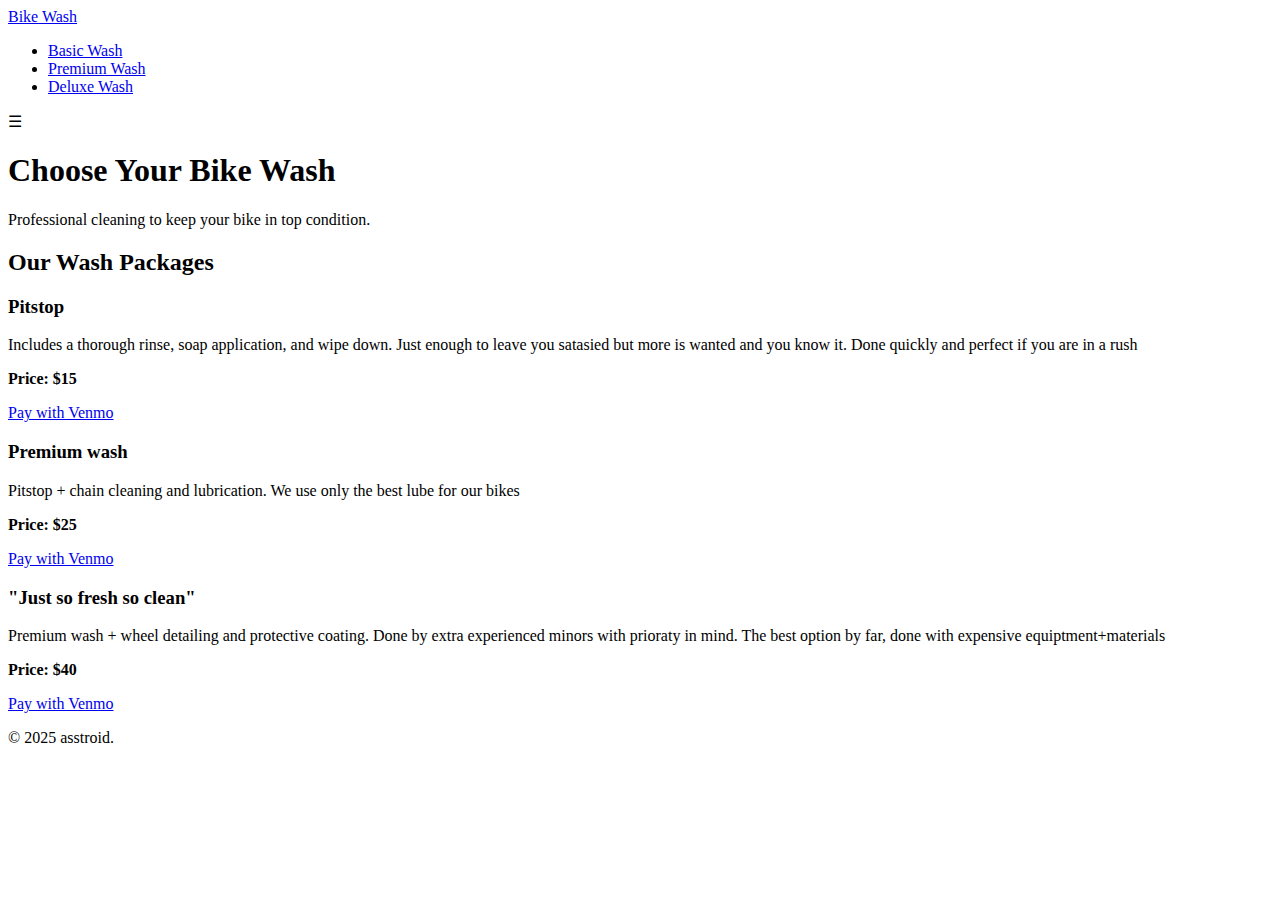
==== options.html @ 0bd5ef71 "Create options.html" ====
<!DOCTYPE html>
<html lang="en">
<head>
  <meta charset="UTF-8">
  <meta name="viewport" content="width=device-width, initial-scale=1.0">
  <link rel="stylesheet" href="options.css">
  <title>Bike Wash Options</title>
</head>
<body>
  <!-- Header -->
  <header>
    <a href="#" class="logo">Bike Wash</a>
    <ul>
      <li><a href="#basic">Basic Wash</a></li>
      <li><a href="#premium">Premium Wash</a></li>
      <li><a href="#deluxe">Deluxe Wash</a></li>
    </ul>
    <span class="hamburguer">&#9776;</span>
  </header>

  <!-- Hero Section -->
  <section class="hero">
    <div class="hero-content">
      <h1>Choose Your Bike Wash</h1>
      <p>Professional cleaning to keep your bike in top condition.</p>
    </div>
  </section>

  <!-- Bike Wash Options Section -->
  <section class="services">
    <h2>Our Wash Packages</h2>
    <div class="service-cards">

      <!-- Basic Wash -->
      <div class="service-card" id="basic">
        <i class="fas fa-bicycle"></i>
        <h3>Pitstop</h3>
        <p>Includes a thorough rinse, soap application, and wipe down. Just enough to leave you satasied but more is wanted and you know it. Done quickly and perfect if you are in a rush</p>
        <p><strong>Price: $15</strong></p>
        <a class="btn-primary" href="https://venmo.com/your-venmo-link-basic" target="_blank">Pay with Venmo</a>
      </div>

      <!-- Premium Wash -->
      <div class="service-card" id="premium">
        <i class="fas fa-tools"></i>
        <h3>Premium wash</h3>
        <p>Pitstop + chain cleaning and lubrication. We use only the best lube for our bikes</p>
        <p><strong>Price: $25</strong></p>
        <a class="btn-primary" href="https://venmo.com/your-venmo-link-premium" target="_blank">Pay with Venmo</a>
      </div>

      <!-- Deluxe Wash -->
      <div class="service-card" id="deluxe">
        <i class="fas fa-star"></i>
        <h3>"Just so fresh so clean"</h3>
        <p>Premium wash + wheel detailing and protective coating. Done by extra experienced minors with prioraty in mind. The best option by far, done with expensive equiptment+materials</p>        <p><strong>Price: $40</strong></p>
        <a class="btn-primary" href="https://venmo.com/your-venmo-link-deluxe" target="_blank">Pay with Venmo</a>
      </div>
    
    
  
    </div>
    </div>
  </section>

  <!-- Footer -->
  <footer>
    <p>&copy; 2025 asstroid.</p>
    <div class="social-icons">
      <a href="#"><i class="fab fa-facebook"></i></a>
      <a href="#"><i class="fab fa-twitter"></i></a>
      <a href="#"><i class="fab fa-instagram"></i></a>
    </div>
  </footer>

  <script>
    document.querySelector('.hamburguer').addEventListener('click', () => {
      document.querySelector('header ul').classList.toggle('active');
    });
  </script>
</body>
</html>
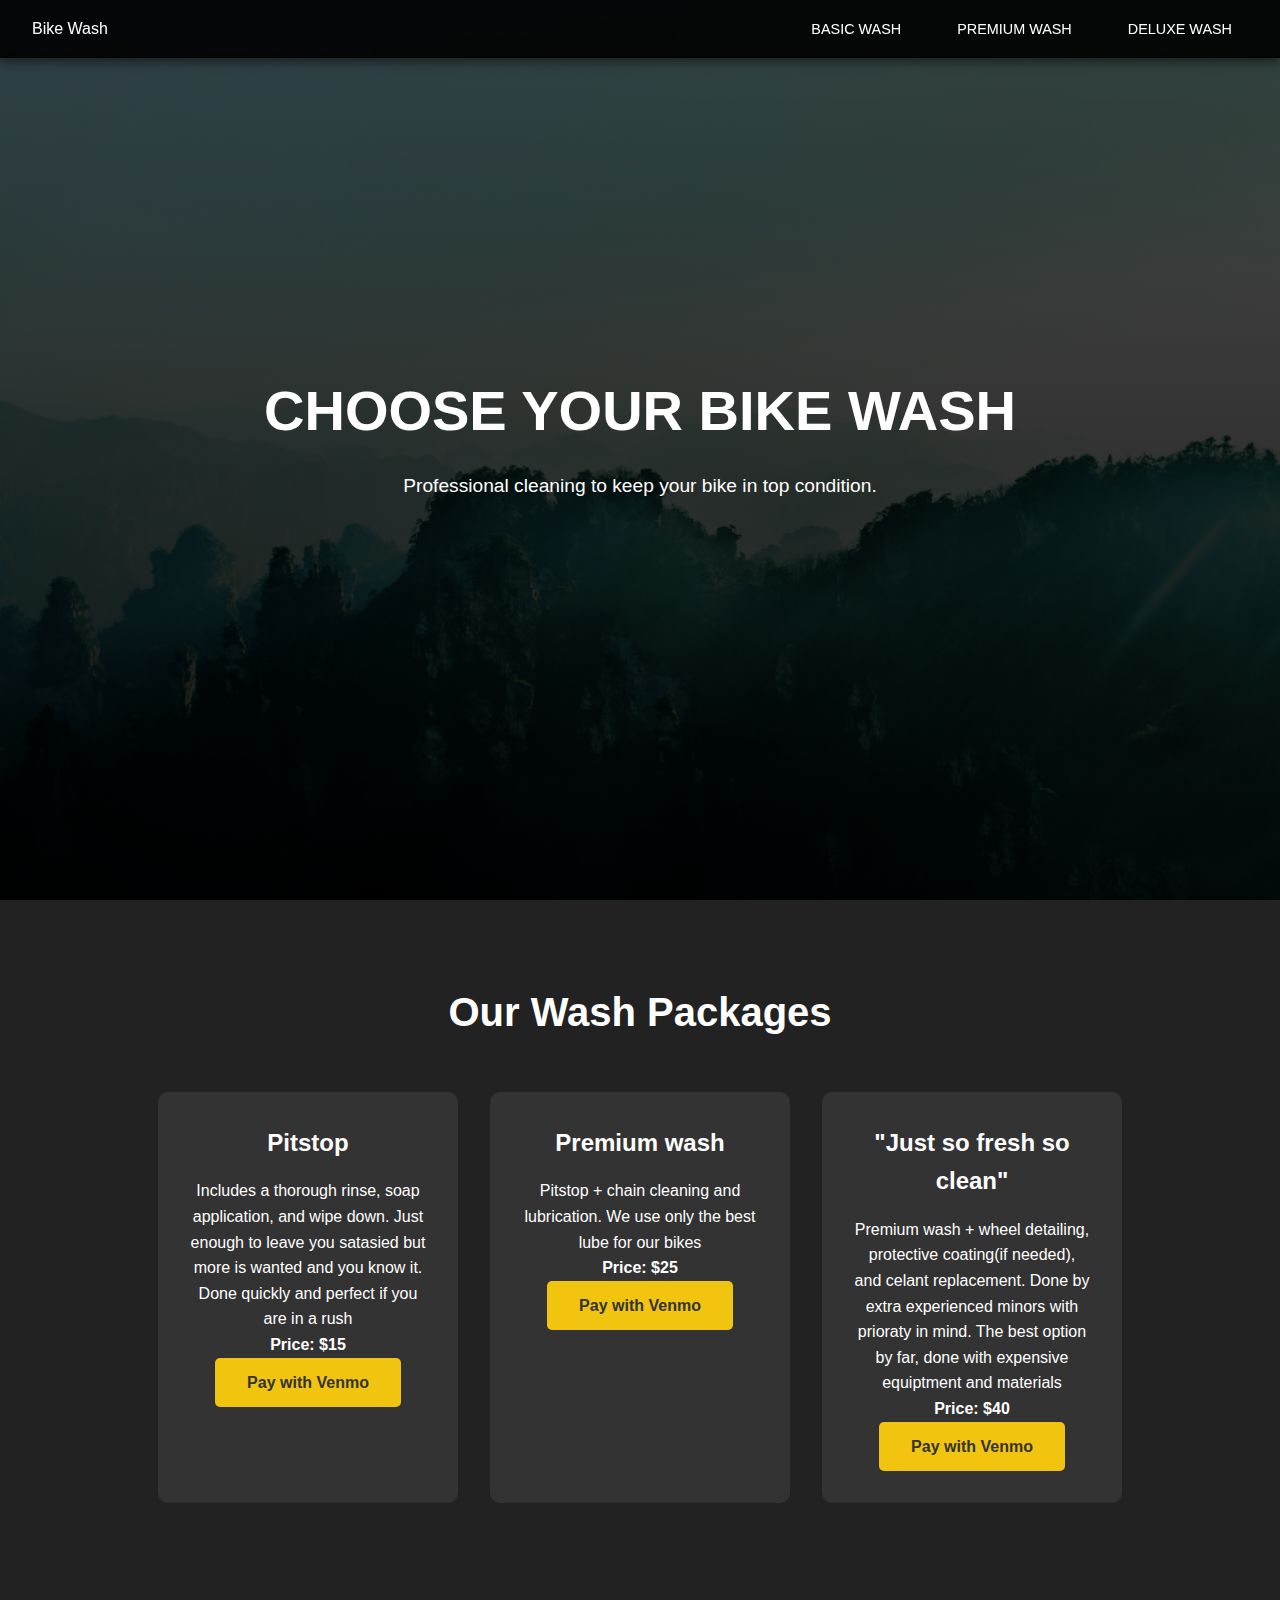
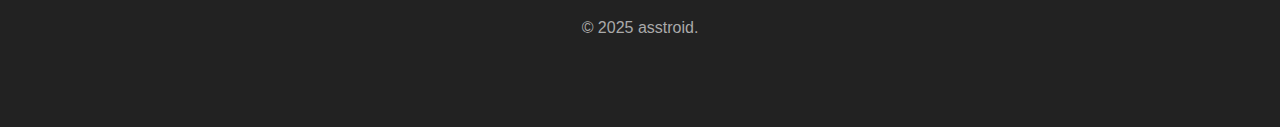
==== commit 1e84f1a8: "Update options.html" ====
--- a/options.html
+++ b/options.html
@@ -53,7 +53,7 @@
       <div class="service-card" id="deluxe">
         <i class="fas fa-star"></i>
         <h3>"Just so fresh so clean"</h3>
-        <p>Premium wash + wheel detailing and protective coating. Done by extra experienced minors with prioraty in mind. The best option by far, done with expensive equiptment+materials</p>        <p><strong>Price: $40</strong></p>
+        <p>Premium wash + wheel detailing, protective coating(if needed), and celant replacement. Done by extra experienced minors with prioraty in mind. The best option by far, done with expensive equiptment and materials</p>        <p><strong>Price: $40</strong></p>
         <a class="btn-primary" href="https://venmo.com/your-venmo-link-deluxe" target="_blank">Pay with Venmo</a>
       </div>
     
--- a/options.css
+++ b/options.css
@@ -0,0 +1,333 @@
+  /* Reset Styles */
+  *, *::before, *::after {
+    margin: 0;
+    padding: 0;
+    box-sizing: border-box;
+  }
+
+  body {
+    font-family: "Poppins", sans-serif;
+    background-color: #333;
+    color: #fff;
+    line-height: 1.6;
+    overflow-x: hidden;
+  }
+
+  a {
+    text-decoration: none;
+    color: inherit;
+  }
+
+  /* Header Styles */
+  header {
+    position: fixed;
+    top: 0;
+    left: 0;
+    width: 100%;
+    background-color: rgba(0, 0, 0, 0.9);
+    padding: 1rem 2rem;
+    display: flex;
+    justify-content: space-between;
+    align-items: center;
+    z-index: 999;
+    box-shadow: 0 4px 10px rgba(0, 0, 0, 0.5);
+  }
+
+  header .logo {
+    width: 150px;
+  }
+
+  header ul {
+    list-style: none;
+    display: flex;
+    gap: 1.5rem;
+  }
+
+  header ul a {
+    color: #fff;
+    font-size: 0.9rem;
+    text-transform: uppercase;
+    padding: 0.5rem 1rem;
+    transition: all 0.3s ease;
+  }
+
+  header ul a:hover {
+    color: #f1c40f;
+    background-color: rgba(255, 255, 255, 0.1);
+    border-radius: 5px;
+  }
+
+  .hamburguer {
+    display: none;
+  }
+
+  /* Hero Section */
+  .hero {
+    height: 100vh;
+    background-image: linear-gradient(to bottom, rgba(0, 0, 0, 0.7), rgba(0, 0, 0, 0.9)), url('img/background.png');
+    background-size: cover;
+    background-position: center;
+    display: flex;
+    justify-content: center;
+    align-items: center;
+    text-align: center;
+  }
+
+  .hero-content h1 {
+    font-size: 3.5rem;
+    margin-bottom: 1rem;
+    font-weight: 700;
+    text-transform: uppercase;
+  }
+
+  .hero-content p {
+    font-size: 1.2rem;
+    margin-bottom: 2rem;
+  }
+
+  .btn-primary {
+    display: inline-block;
+    padding: 0.75rem 2rem;
+    background-color: #f1c40f;
+    color: #333;
+    font-size: 1rem;
+    font-weight: bold;
+    border-radius: 5px;
+    transition: background-color 0.3s ease, transform 0.2s ease;
+  }
+
+  .btn-primary:hover {
+    background-color: #e1b00e;
+    transform: translateY(-3px);
+  }
+
+  /* Services Section */
+  .services {
+    background-color: #222;
+    padding: 5rem 2rem;
+    text-align: center;
+  }
+
+  .services h2 {
+    font-size: 2.5rem;
+    margin-bottom: 3rem;
+  }
+
+  .service-cards {
+    display: flex;
+    justify-content: center;
+    gap: 2rem;
+    flex-wrap: wrap;
+  }
+
+  .service-card {
+    background-color: #333;
+    padding: 2rem;
+    border-radius: 10px;
+    width: 300px;
+    text-align: center;
+    transition: transform 0.3s ease, box-shadow 0.3s ease;
+  }
+
+  .service-card i {
+    font-size: 3rem;
+    color: #f1c40f;
+    margin-bottom: 1rem;
+  }
+
+  .service-card h3 {
+    font-size: 1.5rem;
+    margin-bottom: 1rem;
+  }
+
+  .service-card:hover {
+    transform: translateY(-10px);
+    box-shadow: 0 10px 20px rgba(0, 0, 0, 0.5);
+  }
+
+  /* Testimonials Section */
+  .testimonials {
+    padding: 5rem 2rem;
+    background-color: #444;
+    text-align: center;
+  }
+
+  .testimonials h2 {
+    font-size: 2.5rem;
+    margin-bottom: 2rem;
+  }
+
+  .testimonial-cards {
+    display: flex;
+    justify-content: center;
+    gap: 2rem;
+    flex-wrap: wrap;
+  }
+
+  .testimonial-card {
+    background-color: #333;
+    color: #f1f1f1;
+    padding: 2rem;
+    border-radius: 10px;
+    width: 300px;
+    text-align: center;
+    box-shadow: 0 5px 15px rgba(0, 0, 0, 0.3);
+    transition: transform 0.3s ease;
+  }
+
+  .testimonial-card:hover {
+    transform: scale(1.05);
+  }
+
+  .testimonial-card h4 {
+    margin-top: 1rem;
+    font-weight: 600;
+  }
+
+  /* FAQ Section */
+  .faq {
+    padding: 5rem 2rem;
+    background-color: #222;
+    text-align: left;
+  }
+
+  .faq h2 {
+    font-size: 2.5rem;
+    text-align: center;
+    margin-bottom: 2rem;
+  }
+
+  .faq-item {
+    margin-bottom: 2rem;
+  }
+
+  .faq-item h3 {
+    font-size: 1.5rem;
+    margin-bottom: 0.5rem;
+    color: #f1c40f;
+  }
+
+  .faq-item p {
+    font-size: 1rem;
+    color: #ddd;
+  }
+
+  /* Contact Section */
+  .contact {
+    padding: 5rem 2rem;
+    background-color: #444;
+    text-align: center;
+  }
+
+  .contact h2 {
+    font-size: 2.5rem;
+    margin-bottom: 2rem;
+  }
+
+  .contact form {
+    max-width: 500px;
+    margin: 0 auto;
+    background-color: #333;
+    padding: 2rem;
+    border-radius: 10px;
+    box-shadow: 0 5px 15px rgba(0, 0, 0, 0.3);
+  }
+
+  .form-group {
+    margin-bottom: 1.5rem;
+  }
+
+  .form-group label {
+    display: block;
+    margin-bottom: 0.5rem;
+    color: #ddd;
+  }
+
+  .form-group input,
+  .form-group textarea {
+    width: 100%;
+    padding: 0.75rem;
+    border: none;
+    border-radius: 5px;
+    background-color: #222;
+    color: #fff;
+  }
+
+  .form-group input::placeholder,
+  .form-group textarea::placeholder {
+    color: #aaa;
+  }
+
+  form button {
+    padding: 0.75rem 2rem;
+    background-color: #f1c40f;
+    color: #333;
+    font-size: 1rem;
+    font-weight: bold;
+    border: none;
+    border-radius: 5px;
+    cursor: pointer;
+    transition: background-color 0.3s ease;
+  }
+
+  form button:hover {
+    background-color: #e1b00e;
+  }
+
+  /* Footer Section */
+  footer {
+    padding: 2rem 1rem;
+    background-color: #222;
+    text-align: center;
+  }
+
+  footer p {
+    margin-bottom: 1rem;
+    color: #aaa;
+  }
+
+  .social-icons a {
+    margin: 0 0.5rem;
+    font-size: 1.5rem;
+    color: #fff;
+    transition: color 0.3s ease;
+  }
+
+  .social-icons a:hover {
+    color: #f1c40f;
+  }
+
+  /* Responsive Design */
+  @media (max-width: 768px) {
+    header ul {
+      display: none;
+      flex-direction: column;
+      gap: 1rem;
+      position: absolute;
+      top: 100%;
+      right: 0;
+      background-color: rgba(0, 0, 0, 0.9);
+      padding: 1rem;
+    }
+
+    header ul.active {
+      display: flex;
+    }
+
+    .hamburguer {
+      display: block;
+      color: #fff;
+      font-size: 1.5rem;
+      cursor: pointer;
+    }
+
+    .service-cards,
+    .testimonial-cards {
+      flex-direction: column;
+    }
+  }
+img {
+    max-width: 30%; /* Prevents it from exceeding container size */
+    height: auto;
+  position: auto;/* Maintains aspect ratio */
+}
